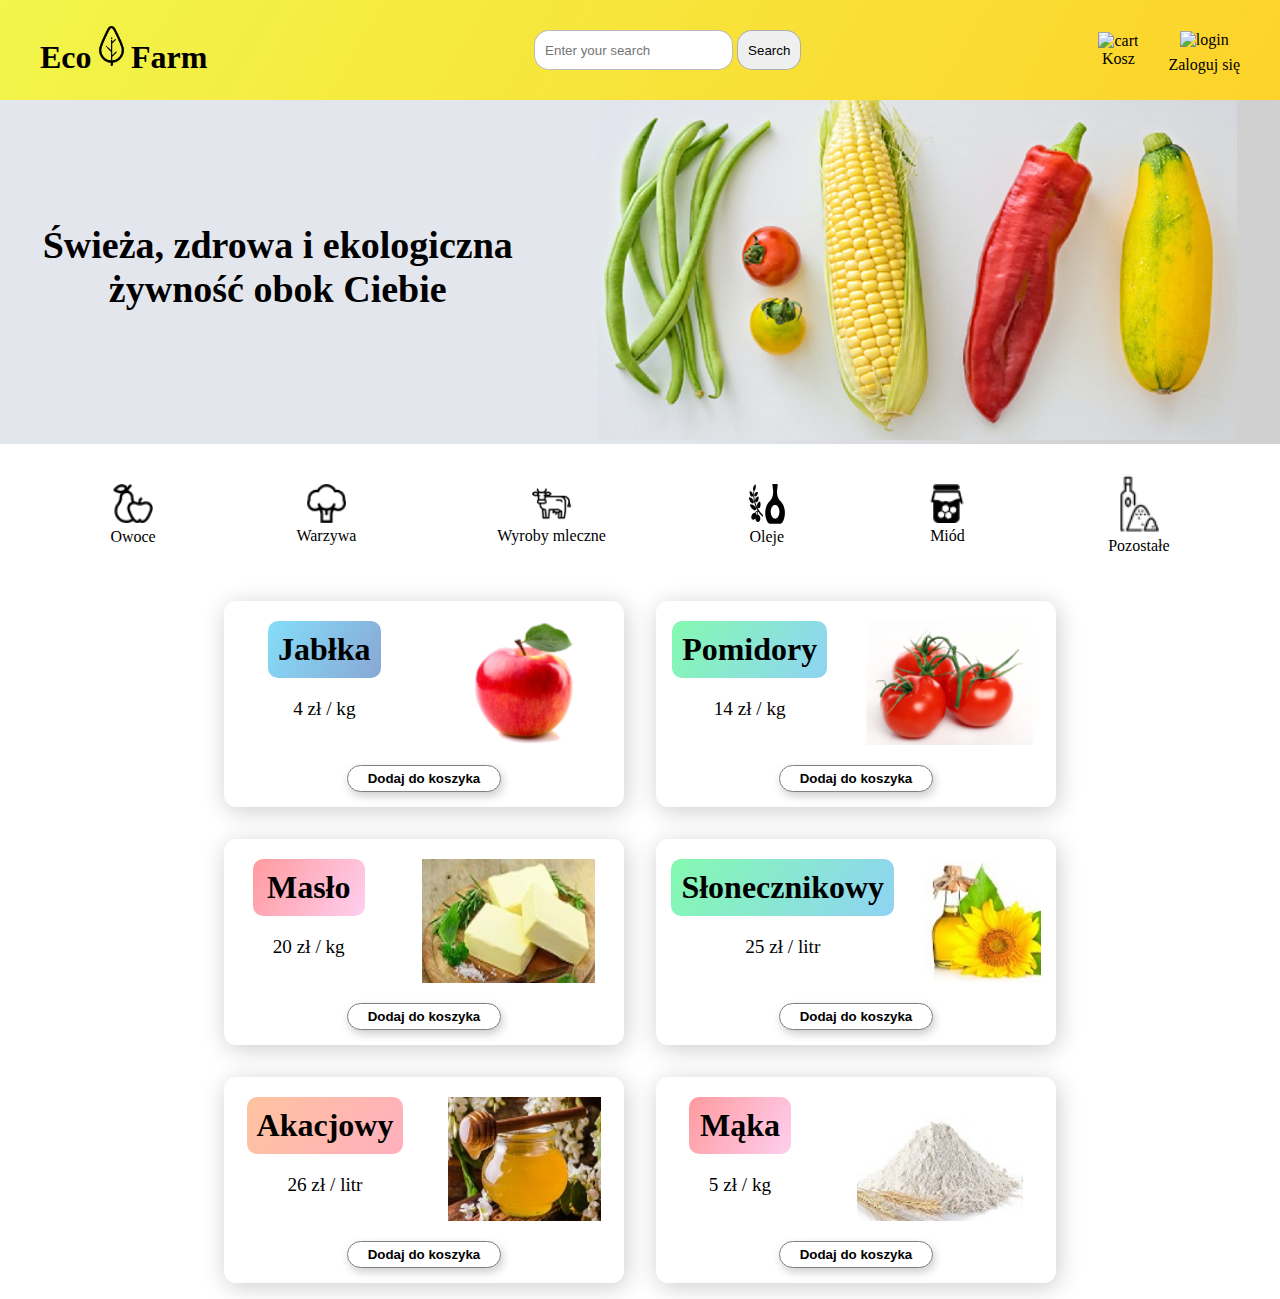
==== index.html @ f6cec2e3 "first commit" ====
<!DOCTYPE html>

<html lang="pl">

<head>
  <meta charset="UTF-8">
  <title>EcoFarma</title>
  <meta name="description" content="Ekologiczne owoce i warzywa">
  <meta name="viewport" content="width=device-width, initial-scale=1.0">
  <link rel="stylesheet" href="https://cdnjs.cloudflare.com/ajax/libs/normalize/8.0.1/normalize.min.css"
    integrity="sha512-NhSC1YmyruXifcj/KFRWoC561YpHpc5Jtzgvbuzx5VozKpWvQ+4nXhPdFgmx8xqexRcpAglTj9sIBWINXa8x5w=="
    crossorigin="anonymous" referrerpolicy="no-referrer" />
  <link rel="preconnect" href="https://fonts.googleapis.com">
  <link rel="preconnect" href="https://fonts.gstatic.com" crossorigin>
  <link href="https://fonts.googleapis.com/css2?family=Raleway:wght@400;700&display=swap" rel="stylesheet">
  <link rel='stylesheet' href='css/style.css'>
  <link rel='stylesheet' href='css/main.css'>
  <link rel='stylesheet' href='css/articles.css'>
</head>

<body>
  <header>
    <div class="logo">
      <h1>Eco<span><img src="/images/pngbarn (35) 2.png" alt="logo" class="logo__img"></span>Farm</h1>
    </div>
    <form>
      <input type="text" name="srch" id="srch" required placeholder="Enter your search">
      <button type="submit">Search</button>
    </form>
    <div class="xxx">
      <div class="cart">
        <img src="https://worldbox.pl/img/icons/icon-cart.svg" alt="cart">
        <p>Kosz</p> 
      </div>
      <div class="login">
        <img src="https://worldbox.pl/img/icons/icon-user.svg" alt="login" class="xxx__icon">
        <p>Zaloguj się</p>
      </div>
    </div>
  </header>
  <section class="main">
    <div class="main__header">
      <h2 class="main__header-text">Świeża, zdrowa i ekologiczna <br>żywność obok Ciebie</h2>
    </div>
    <div class="main__header">
      <img src="images/pexels-mali-maeder-142520 1.png" alt="" class="main__header-image">
    </div>
  </section>
  <section class="articles">
    <a href="owoce.html" class="articles__header">
      <img src="images/pngbarn (9) 2.png" alt="owoce" class="articles__icon">
      <div class="article__description">Owoce</div>
    </a>
    <a href="warzywa.html" class="articles__header">
      <img src="images/pngbarn (15) 2.png" alt="warzywa" class="articles__icon">
      <div class="article__description">Warzywa</div>
    </a>
    <a href="nabiał.html" class="articles__header">
      <img src="images/pngbarn (18) 2.png" alt="wyroby mleczne" class="articles__icon">
      <div class="article__description">Wyroby mleczne</div>
    </a>
    <a href="oleje.html" class="articles__header">
      <img src="images/pngbarn (22) 2.png" alt="oleje" class="articles__icon">
      <div class="article__description">Oleje</div>
    </a>
    <a href="miód.html" class="articles__header">
      <img src="images/pngbarn (2) 2.png" alt="miód" class="articles__icon">
      <div class="article__description">Miód</div>
    </a>
    <a href="pozostałe.html" class="articles__header">
      <img src="images/pngbarn (21) 3.png" alt="pozostałe" class="articles__icon">
      <div class="article__description">Pozostałe</div>
    </a>
  </section>
  <div id="root">
    <div class="container">
      <div class="card">
        <div class="card__info">
          <div>
            <h2 class="card__title">Jabłka</h2>
            <p class="card__price">4 zł / kg</p>
          </div>
          <img src="/images/gala.png" alt>
        </div>
        <button class="cart__button">Dodaj do koszyka</button>
      </div>
      <div class="card">
        <div class="card__info">
          <div>
            <h2 class="card__title">Pomidory</h2>
            <p class="card__price">14 zł / kg</p>
          </div>
          <img src="/images/Tomato.png" alt>
        </div>
        <button class="cart__button">Dodaj do koszyka</button>
      </div>
      <div class="card">
        <div class="card__info">
          <div>
            <h2 class="card__title">Masło</h2>
            <p class="card__price">20 zł / kg</p>
          </div>
          <img src="/images/butter.png" alt>
        </div>
        <button class="cart__button">Dodaj do koszyka</button>
      </div>
      <div class="card">
        <div class="card__info">
          <div>
            <h2 class="card__title">Słonecznikowy</h2>
            <p class="card__price">25 zł / litr</p>
          </div>
          <img src="/images/sunflower_oil.png" alt>
        </div>
        <button class="cart__button">Dodaj do koszyka</button>
      </div>
      <div class="card">
        <div class="card__info">
          <div>
            <h2 class="card__title">Akacjowy</h2>
            <p class="card__price">26 zł / litr</p>
          </div>
          <img src="/images/acacia_honey.png" alt>
        </div>
        <button class="cart__button">Dodaj do koszyka</button>
      </div>
      <div class="card">
        <div class="card__info">
          <div>
            <h2 class="card__title">Mąka</h2>
            <p class="card__price">5 zł / kg</p>
          </div>
          <img src="/images/flour.png" alt>
        </div>
        <button class="cart__button">Dodaj do koszyka</button>
      </div>
    </div>
  </div>
</body>

</html>
---- css/style.css ----
* {
    box-sizing: border-box;
    margin: 0;
    padding: 0;
}

header {
    position: fixed;
    display: flex;
    flex-wrap: wrap;
    justify-content: space-between;
    align-items: center;
    top: 0;
    left: 0;
    right: 0;
    min-height: 100px;
    background: linear-gradient(120deg, #f2f54a 0%, #FDD32A 100%);
    z-index: 1;
}

@media(max-width: 867px) {
    header {
        justify-content: space-around;
    }
}

.logo {
    margin-left: 40px;
    text-decoration: none;
    color: black;
}


.logo__img {
    width: 20%;

}

header form {
    height: 40px;
    margin: 10px 0;
}

header form input,
header form button {
    height: 100%;
    border: 1px solid #0004;
    border-radius: 15px;
    outline: none;
    padding: 0 10px;
    cursor: pointer;
}

.xxx {
    display: flex;
    gap: 30px;
    margin-right: 40px;
    align-items: center;
    text-align: center;  
}

.cart {
    display: block;
    justify-content: end;
    margin: 10px 0;
}

.login {
    display: block;
    justify-content: end;
    margin: 10px 0;
    margin-bottom: 5px;
}
.xxx__icon {
    padding-bottom: 7px;
}


#root {
    max-width: 1400px;
    margin: 0 auto;
}

.container {
    display: flex;
    flex-wrap: wrap;
    justify-content: center;
}

.card {
    width: 400px;
    margin: 1rem;
    background: white;
    box-shadow: 2px 4px 25px #0003;
    border-radius: 12px;
    text-align: center;
    overflow: hidden;
    transition: all 0.4s linear;
}

.card:hover{
    box-shadow: 4px 10px 20px rgba(8, 3, 3, 0.267);
    transform: scale(1.04);
}

.card__info {
    height: 60%;
    display: flex;
    justify-content: space-around;
    margin-top: 20px;
}

.card__title {
    background: linear-gradient(120deg, #84defa 0%, #89a7d4 100%);
    padding: 10px;
    border-radius: 10px;
    font-size: 2rem;
}

.card__info-beetroot,
.card__info-parsley {
    justify-content: flex-end;
}

.card__title-beetroot,
.card__title-pork {
    font-size: 1.8rem;
}

.card__price {
    padding: 10px;
    margin: 10px;
    font-size: 1.2rem;
}

.cart__button {
    margin: 20px;
    padding: 5px 20px;
    border: 1px solid gray;
    border-radius: 15px;
    font-weight: bold;
    background-color: white;
    box-shadow: 2px 4px 10px #0003;
}



.card:nth-child(2n) h2 {
    background: linear-gradient(120deg, #84fab0 0%, #8fd3f4 100%);
}

.card:nth-child(3n) h2 {
    background: linear-gradient(120deg, #ff9a9e 0%, #fecfef 100%);
}

.card:nth-child(5n) h2 {
    background: linear-gradient(120deg, #ffc3a0 0%, #ffafbd 100%);
}
---- css/main.css ----
.main {
    background: linear-gradient(273.7deg, #d0d0d0 10.64%, #e3e7ed 49.38%);
    display: flex;
    align-items: center;
    margin-top: 90px;
}

.main1 {
    height: 250px;
}

@media(max-width: 699px) {
    .main {
        margin-top: 170px;
    }
}

@media(max-width: 459px) {
    .main {
        margin-top: 230px;
    }
}

.main__header {
    flex: auto;
    text-align: center;
}

.main__header-text {
    font-size: 38px;
}

@media(max-width: 1099px) {
    .main__header-text {
        font-size: 24px;
    }
}

@media(max-width: 767px) {
    .main__header-text {
        font-size: 14px;
    }
}

.main__header-image {
   max-width: 100%;
}

.main__header-image1 {
    max-width: 100%;
    height: 250px;
}


.main__arrow {
    border: 1px solid black;
    border-radius: 50%;
    padding: 10px;
    margin: 10px;
    text-decoration: none;
    color: black;
}
---- css/articles.css ----
.articles {
    display: flex;
    align-items: center;
    justify-content: space-around;
    padding: 20px 40px;
}

@media(max-width: 1199px) {
    .articles {
        display: grid;
        grid-template-columns: repeat(3, 1fr);
        padding: 5px 10px;
    }
}

@media(max-width: 767px) {
    .articles {
        display: grid;
        grid-template-columns: repeat(2, 1fr);
        padding: 5px 10px;
    }
}

.articles__header {
    background: white;
    padding: 10px;
    text-align: center;
    color: black;
    text-decoration: none;
}

.articles__header:hover {
    background: rgb(221, 221, 72);
    padding: 10px;
    border-radius: 20px;
}

.articles__header-fruits, 
.articles__header-vegetables,
.articles__header-dairy,
.articles__header-oil,
.articles__header-honey,
.articles__header-other {
    background: white;
    padding: 10px;
    margin: 20px 0px;
    text-align: center;
    background: rgb(221, 221, 72);
    padding: 10px;
    border-radius: 20px;
}


.articles__icon {
    width: 40px;
}
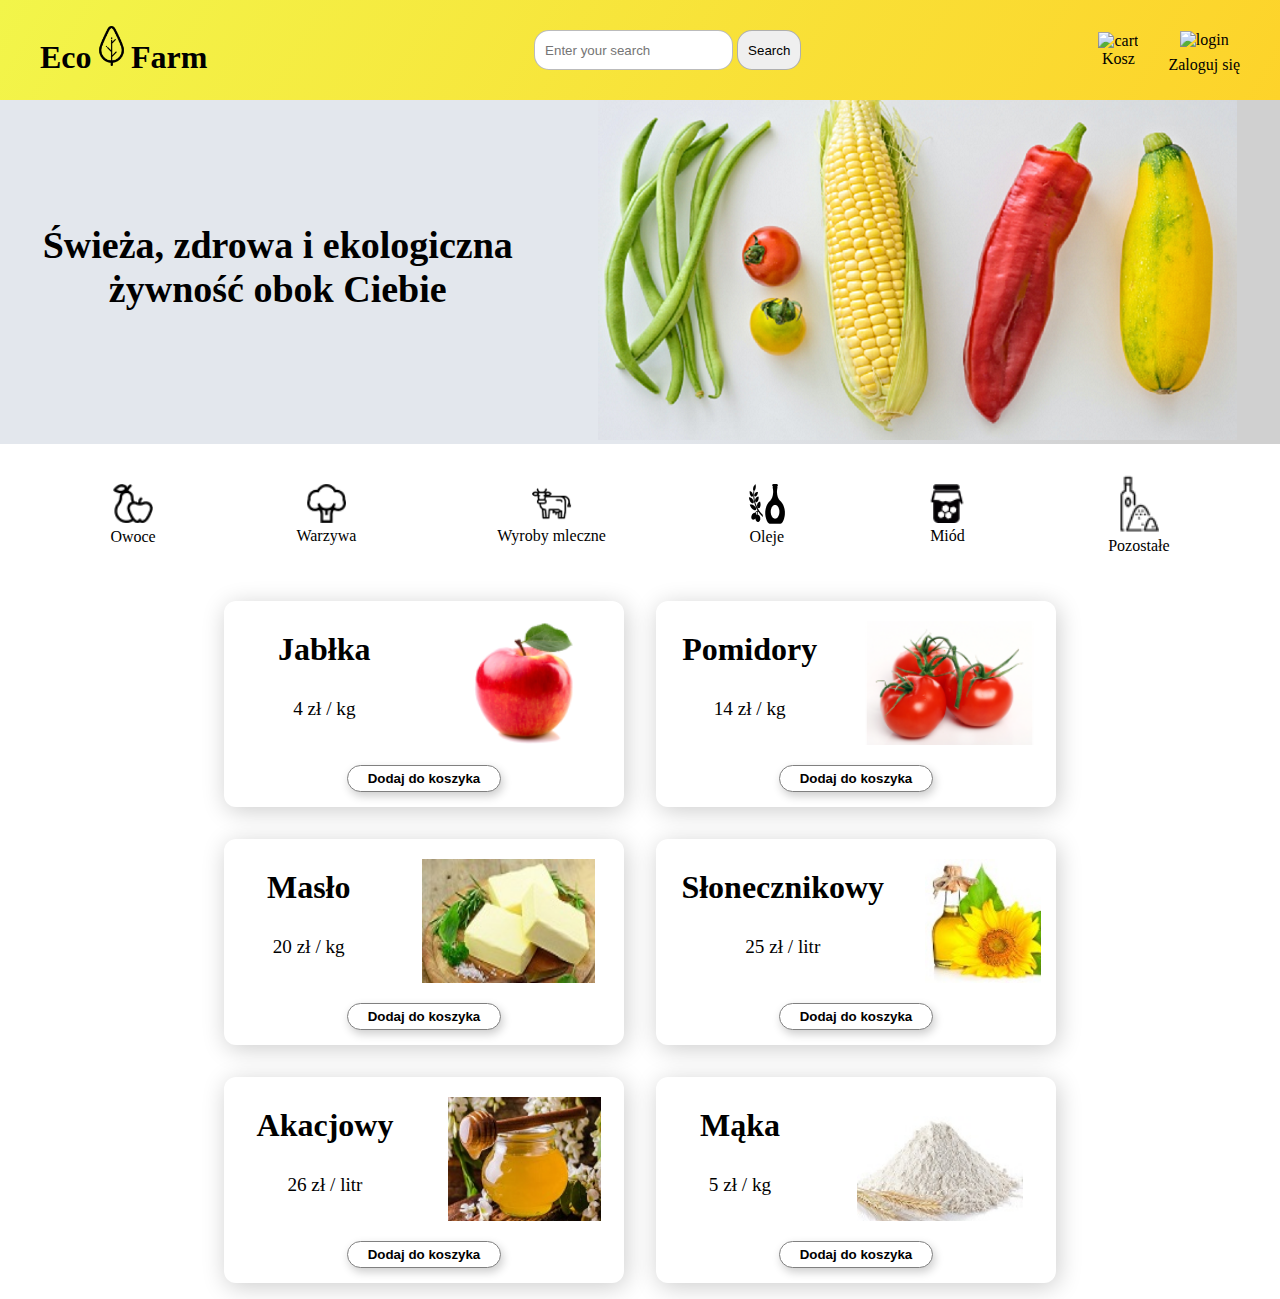
==== commit ad2bac29: "added login page" ====
--- a/index.html
+++ b/index.html
@@ -16,27 +16,35 @@
   <link rel='stylesheet' href='css/style.css'>
   <link rel='stylesheet' href='css/main.css'>
   <link rel='stylesheet' href='css/articles.css'>
+  <link rel='stylesheet' href='css/header.css'>
+  <script src="app.js" defer></script>
 </head>
 
 <body>
   <header>
     <div class="logo">
-      <h1>Eco<span><img src="/images/pngbarn (35) 2.png" alt="logo" class="logo__img"></span>Farm</h1>
+      <h1>Eco<span><img src="images/pngbarn (35) 2.png" alt="logo" class="logo__img"></span>Farm</h1>
     </div>
     <form>
       <input type="text" name="srch" id="srch" required placeholder="Enter your search">
       <button type="submit">Search</button>
     </form>
-    <div class="xxx">
+    <div class="xxx xxx__menu js-xxx__menu">
       <div class="cart">
         <img src="https://worldbox.pl/img/icons/icon-cart.svg" alt="cart">
         <p>Kosz</p> 
       </div>
       <div class="login">
         <img src="https://worldbox.pl/img/icons/icon-user.svg" alt="login" class="xxx__icon">
-        <p>Zaloguj się</p>
+        <a href="login.html" class="login__link">
+          <p>Zaloguj się</p>
+        </a>
       </div>
     </div>
+    <button class="header__mobile-button js-header__mobile-button">
+      <img src="images/navigation.svg" alt="Otwórz / Zamknij nawigacje"
+        class="header__mobile-button-image">
+    </button>
   </header>
   <section class="main">
     <div class="main__header">
@@ -80,7 +88,7 @@
             <h2 class="card__title">Jabłka</h2>
             <p class="card__price">4 zł / kg</p>
           </div>
-          <img src="/images/gala.png" alt>
+          <img src="images/gala.png" alt>
         </div>
         <button class="cart__button">Dodaj do koszyka</button>
       </div>
@@ -90,7 +98,7 @@
             <h2 class="card__title">Pomidory</h2>
             <p class="card__price">14 zł / kg</p>
           </div>
-          <img src="/images/Tomato.png" alt>
+          <img src="images/Tomato.png" alt>
         </div>
         <button class="cart__button">Dodaj do koszyka</button>
       </div>
@@ -100,7 +108,7 @@
             <h2 class="card__title">Masło</h2>
             <p class="card__price">20 zł / kg</p>
           </div>
-          <img src="/images/butter.png" alt>
+          <img src="images/butter.png" alt>
         </div>
         <button class="cart__button">Dodaj do koszyka</button>
       </div>
@@ -110,7 +118,7 @@
             <h2 class="card__title">Słonecznikowy</h2>
             <p class="card__price">25 zł / litr</p>
           </div>
-          <img src="/images/sunflower_oil.png" alt>
+          <img src="images/sunflower_oil.png" alt>
         </div>
         <button class="cart__button">Dodaj do koszyka</button>
       </div>
@@ -120,7 +128,7 @@
             <h2 class="card__title">Akacjowy</h2>
             <p class="card__price">26 zł / litr</p>
           </div>
-          <img src="/images/acacia_honey.png" alt>
+          <img src="images/acacia_honey.png" alt>
         </div>
         <button class="cart__button">Dodaj do koszyka</button>
       </div>
@@ -130,7 +138,7 @@
             <h2 class="card__title">Mąka</h2>
             <p class="card__price">5 zł / kg</p>
           </div>
-          <img src="/images/flour.png" alt>
+          <img src="images/flour.png" alt>
         </div>
         <button class="cart__button">Dodaj do koszyka</button>
       </div>
--- a/css/style.css
+++ b/css/style.css
@@ -2,77 +2,6 @@
     box-sizing: border-box;
     margin: 0;
     padding: 0;
-}
-
-header {
-    position: fixed;
-    display: flex;
-    flex-wrap: wrap;
-    justify-content: space-between;
-    align-items: center;
-    top: 0;
-    left: 0;
-    right: 0;
-    min-height: 100px;
-    background: linear-gradient(120deg, #f2f54a 0%, #FDD32A 100%);
-    z-index: 1;
-}
-
-@media(max-width: 867px) {
-    header {
-        justify-content: space-around;
-    }
-}
-
-.logo {
-    margin-left: 40px;
-    text-decoration: none;
-    color: black;
-}
-
-
-.logo__img {
-    width: 20%;
-
-}
-
-header form {
-    height: 40px;
-    margin: 10px 0;
-}
-
-header form input,
-header form button {
-    height: 100%;
-    border: 1px solid #0004;
-    border-radius: 15px;
-    outline: none;
-    padding: 0 10px;
-    cursor: pointer;
-}
-
-.xxx {
-    display: flex;
-    gap: 30px;
-    margin-right: 40px;
-    align-items: center;
-    text-align: center;  
-}
-
-.cart {
-    display: block;
-    justify-content: end;
-    margin: 10px 0;
-}
-
-.login {
-    display: block;
-    justify-content: end;
-    margin: 10px 0;
-    margin-bottom: 5px;
-}
-.xxx__icon {
-    padding-bottom: 7px;
 }
 
 
@@ -98,7 +27,7 @@
     transition: all 0.4s linear;
 }
 
-.card:hover{
+.card:hover {
     box-shadow: 4px 10px 20px rgba(8, 3, 3, 0.267);
     transform: scale(1.04);
 }
@@ -111,10 +40,15 @@
 }
 
 .card__title {
-    background: linear-gradient(120deg, #84defa 0%, #89a7d4 100%);
     padding: 10px;
     border-radius: 10px;
     font-size: 2rem;
+}
+
+@media(max-width: 599px) {
+    .card__title {
+        font-size: 1.4rem;
+    }
 }
 
 .card__info-beetroot,
@@ -127,10 +61,28 @@
     font-size: 1.8rem;
 }
 
+@media(max-width: 599px) {
+    .card__title-beetroot {
+        font-size: 1.2rem;
+    }
+}
+
+@media(max-width: 599px) {
+    .card__title-pork {
+        font-size: 1.2rem;
+    }
+}
+
 .card__price {
     padding: 10px;
     margin: 10px;
     font-size: 1.2rem;
+}
+
+@media(max-width: 599px) {
+    .card__price {
+        font-size: 1.0rem;
+    }
 }
 
 .cart__button {
@@ -143,16 +95,3 @@
     box-shadow: 2px 4px 10px #0003;
 }
 
-
-
-.card:nth-child(2n) h2 {
-    background: linear-gradient(120deg, #84fab0 0%, #8fd3f4 100%);
-}
-
-.card:nth-child(3n) h2 {
-    background: linear-gradient(120deg, #ff9a9e 0%, #fecfef 100%);
-}
-
-.card:nth-child(5n) h2 {
-    background: linear-gradient(120deg, #ffc3a0 0%, #ffafbd 100%);
-}--- a/css/main.css
+++ b/css/main.css
@@ -9,15 +9,21 @@
     height: 250px;
 }
 
-@media(max-width: 699px) {
-    .main {
-        margin-top: 170px;
+@media(max-width: 1099px){
+    .main1 {
+        height: 170px;
     }
 }
 
-@media(max-width: 459px) {
+@media(max-width: 658px) {
     .main {
-        margin-top: 230px;
+        margin-top: 100px;
+    }
+}
+
+@media(max-width: 310px) {
+    .main {
+        margin-top: 110px;
     }
 }
 
@@ -51,6 +57,12 @@
     height: 250px;
 }
 
+@media(max-width: 1099px) {
+    .main__header-image1{
+        height: 170px;
+    }
+}
+
 
 .main__arrow {
     border: 1px solid black;
@@ -59,4 +71,11 @@
     margin: 10px;
     text-decoration: none;
     color: black;
+}
+
+@media(max-width: 1099px) {
+    .main__arrow {
+        padding: 2px;
+        margin: 5px;
+    }
 }--- a/css/header.css
+++ b/css/header.css
@@ -0,0 +1,145 @@
+header {
+    position: fixed;
+    display: flex;
+    flex-wrap: wrap;
+    justify-content: space-between;
+    align-items: center;
+    top: 0;
+    left: 0;
+    right: 0;
+    min-height: 100px;
+    background: linear-gradient(120deg, #f2f54a 0%, #FDD32A 100%);
+    z-index: 1;
+}
+
+@media(max-width: 867px) {
+    header {
+        justify-content: space-around;
+    }
+}
+
+.logo {
+    margin-left: 40px;
+    text-decoration: none;
+    color: black;
+}
+
+
+.logo__img {
+    width: 20%;
+}
+
+
+@media(max-width: 864px){
+    h1{
+        font-size: 1.4rem;
+    }
+}
+
+header form {
+    height: 40px;
+    margin: 10px 0;
+}
+
+@media(max-width: 864px){
+    header form {
+        height: 30px;
+    }
+}
+
+@media(max-width: 509px){
+    header form {
+        margin-top: 0px;
+        order: 1;
+    }
+}
+
+header form input,
+header form button {
+    height: 100%;
+    border: 1px solid #0004;
+    border-radius: 15px;
+    outline: none;
+    padding: 0 10px;
+    cursor: pointer;
+}
+
+.xxx {
+    display: flex;
+    gap: 30px;
+    margin-right: 40px;
+    align-items: center;
+    text-align: center;
+}
+
+
+.cart {
+    display: block;
+    justify-content: end;
+    margin: 10px 0;
+}
+
+.login {
+    display: block;
+    justify-content: end;
+    margin: 10px 0;
+    margin-bottom: 5px;
+}
+
+.login__link {
+    text-decoration: none;
+    color: black;
+}
+
+.xxx__icon {
+    padding-bottom: 7px;
+}
+
+
+@media (max-width: 669px) {
+    .xxx__menu {
+        position: fixed;
+        top: 0;
+        right: 0;
+        background: gray;
+        flex-direction: column;
+        justify-content: center;
+        text-align: center;
+        opacity: 0;
+        pointer-events: none;
+        transform: translateY(-50%);
+        margin-right: 0;
+        padding: 40px;
+    }
+}
+
+@media (max-width: 669px) {
+    .xxx__menu--open {
+        opacity: 1;
+        pointer-events: unset;
+        transform: unset;
+    }
+}
+
+
+.header__mobile-button {
+    display: none;
+}
+
+@media (max-width: 669px) {
+    .header__mobile-button {
+        display: unset;
+        background: none;
+        border: none;
+        padding: 0;
+    }
+}
+
+
+@media (max-width: 669px) {
+    .header__mobile-button-image {
+        width: 25px;
+        display: block;
+    }
+}
+
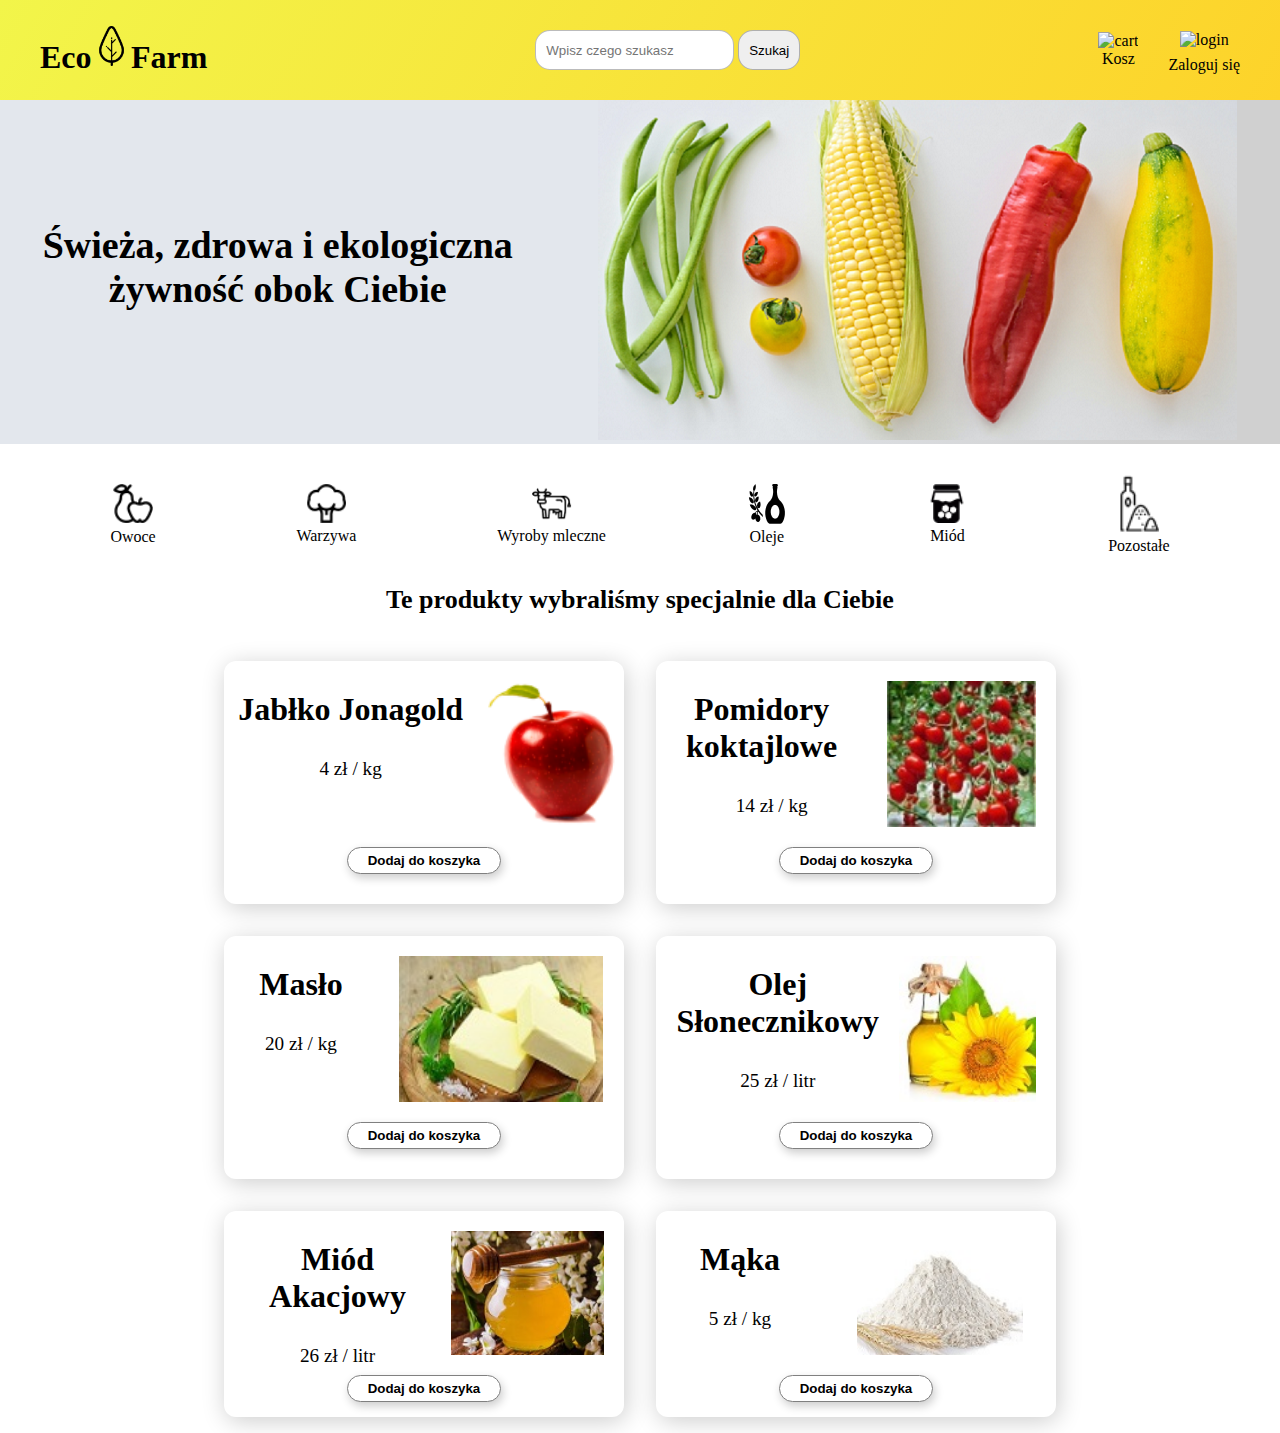
==== commit 44877e96: "chenged placeholder and first page" ====
--- a/index.html
+++ b/index.html
@@ -26,8 +26,8 @@
       <h1>Eco<span><img src="images/pngbarn (35) 2.png" alt="logo" class="logo__img"></span>Farm</h1>
     </div>
     <form>
-      <input type="text" name="srch" id="srch" required placeholder="Enter your search">
-      <button type="submit">Search</button>
+      <input type="text" name="srch" id="srch" required placeholder="Wpisz czego szukasz">
+      <button  type="submit">Szukaj</button>
     </form>
     <div class="xxx xxx__menu js-xxx__menu">
       <div class="cart">
@@ -81,24 +81,25 @@
     </a>
   </section>
   <div id="root">
+    <h4>Te produkty wybraliśmy specjalnie dla Ciebie</h4>
     <div class="container">
       <div class="card">
         <div class="card__info">
           <div>
-            <h2 class="card__title">Jabłka</h2>
+            <h2 class="card__title">Jabłko Jonagold</h2>
             <p class="card__price">4 zł / kg</p>
           </div>
-          <img src="images/gala.png" alt>
+          <img src="images/jonagold.png" alt="jonagold">
         </div>
         <button class="cart__button">Dodaj do koszyka</button>
       </div>
       <div class="card">
         <div class="card__info">
           <div>
-            <h2 class="card__title">Pomidory</h2>
+            <h2 class="card__title card__title-cherry">Pomidory koktajlowe</h2>
             <p class="card__price">14 zł / kg</p>
           </div>
-          <img src="images/Tomato.png" alt>
+          <img src="images/cherry_tomatoes.png" alt="cherry-tomatoes" class="card__title-cherry-img">
         </div>
         <button class="cart__button">Dodaj do koszyka</button>
       </div>
@@ -108,27 +109,27 @@
             <h2 class="card__title">Masło</h2>
             <p class="card__price">20 zł / kg</p>
           </div>
-          <img src="images/butter.png" alt>
+          <img src="images/butter.png" alt="butter">
         </div>
         <button class="cart__button">Dodaj do koszyka</button>
       </div>
       <div class="card">
         <div class="card__info">
           <div>
-            <h2 class="card__title">Słonecznikowy</h2>
+            <h2 class="card__title">Olej Słonecznikowy</h2>
             <p class="card__price">25 zł / litr</p>
           </div>
-          <img src="images/sunflower_oil.png" alt>
+          <img src="images/sunflower_oil.png" alt="sunflower-oil" class="card__title-sunflower-img">
         </div>
         <button class="cart__button">Dodaj do koszyka</button>
       </div>
       <div class="card">
         <div class="card__info">
           <div>
-            <h2 class="card__title">Akacjowy</h2>
+            <h2 class="card__title"> Miód Akacjowy</h2>
             <p class="card__price">26 zł / litr</p>
           </div>
-          <img src="images/acacia_honey.png" alt>
+          <img src="images/acacia_honey.png" alt="acacia-honey" class="card__title-acacia-img">
         </div>
         <button class="cart__button">Dodaj do koszyka</button>
       </div>
@@ -138,7 +139,7 @@
             <h2 class="card__title">Mąka</h2>
             <p class="card__price">5 zł / kg</p>
           </div>
-          <img src="images/flour.png" alt>
+          <img src="images/flour.png" alt="flour">
         </div>
         <button class="cart__button">Dodaj do koszyka</button>
       </div>
--- a/css/style.css
+++ b/css/style.css
@@ -8,6 +8,12 @@
 #root {
     max-width: 1400px;
     margin: 0 auto;
+}
+
+h4 {
+    font-size: 26px;
+    text-align: center;
+    margin-bottom: 30px;
 }
 
 .container {
@@ -43,6 +49,16 @@
     padding: 10px;
     border-radius: 10px;
     font-size: 2rem;
+}
+
+.card__title-cherry {
+    margin-left: -20px;
+}
+.card__title-cherry-img,
+.card__title-sunflower-img,
+.card__title-acacia-img {
+    margin-right: 20px;
+    
 }
 
 @media(max-width: 599px) {
--- a/css/header.css
+++ b/css/header.css
@@ -63,6 +63,7 @@
     padding: 0 10px;
     cursor: pointer;
 }
+
 
 .xxx {
     display: flex;
@@ -132,6 +133,7 @@
         background: none;
         border: none;
         padding: 0;
+        cursor: pointer;
     }
 }
 
